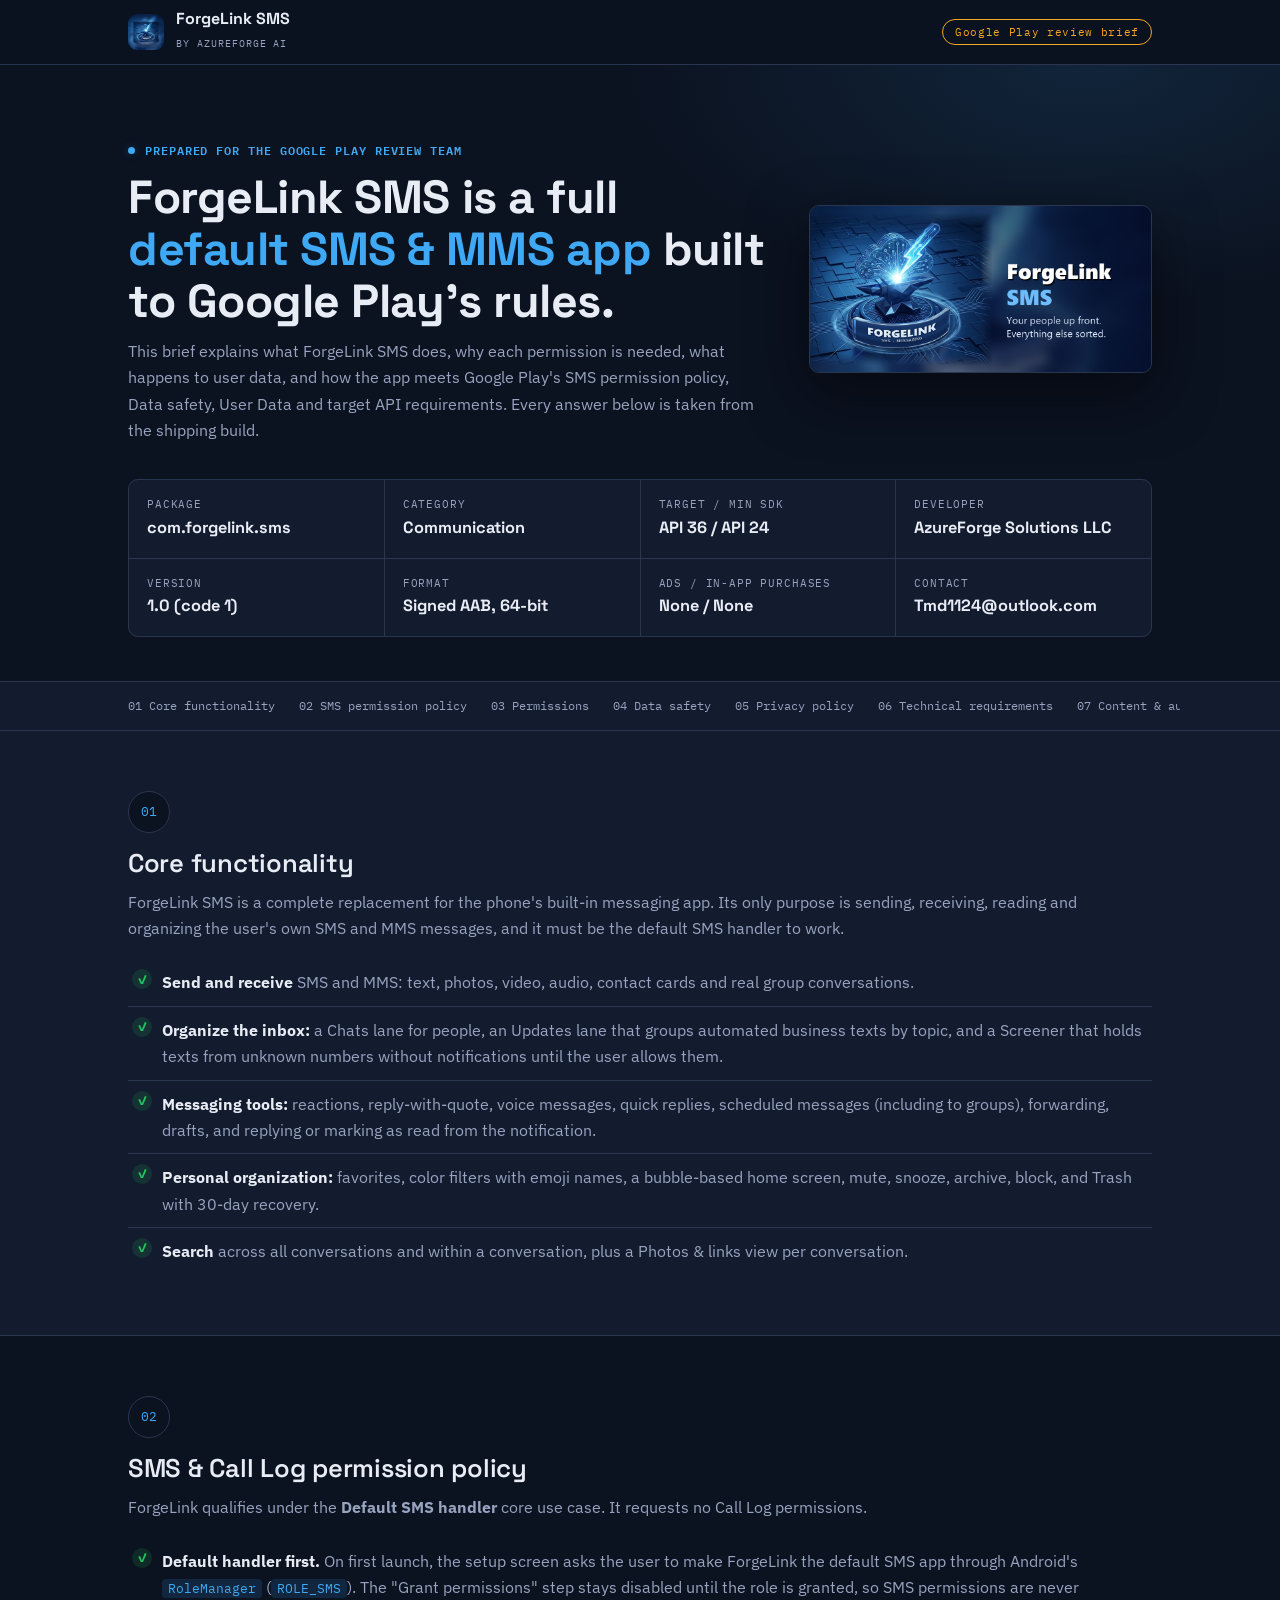
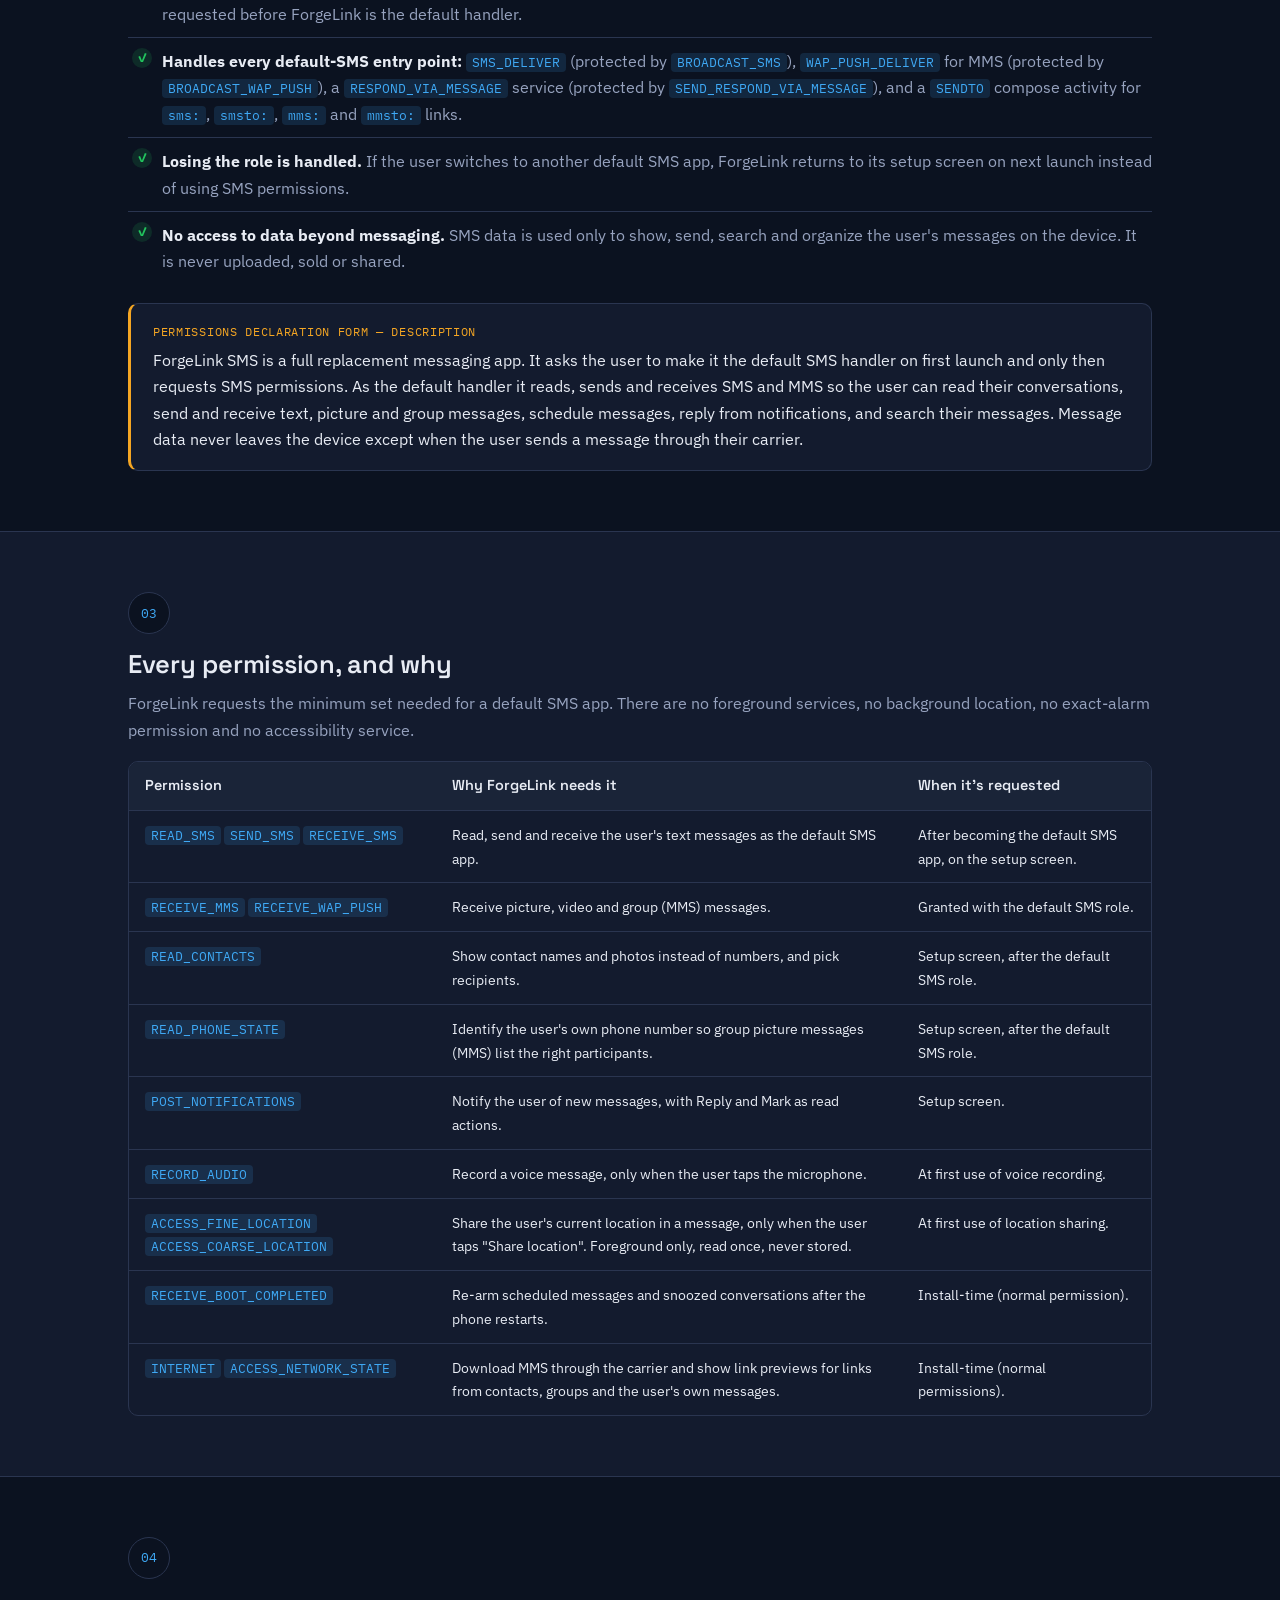
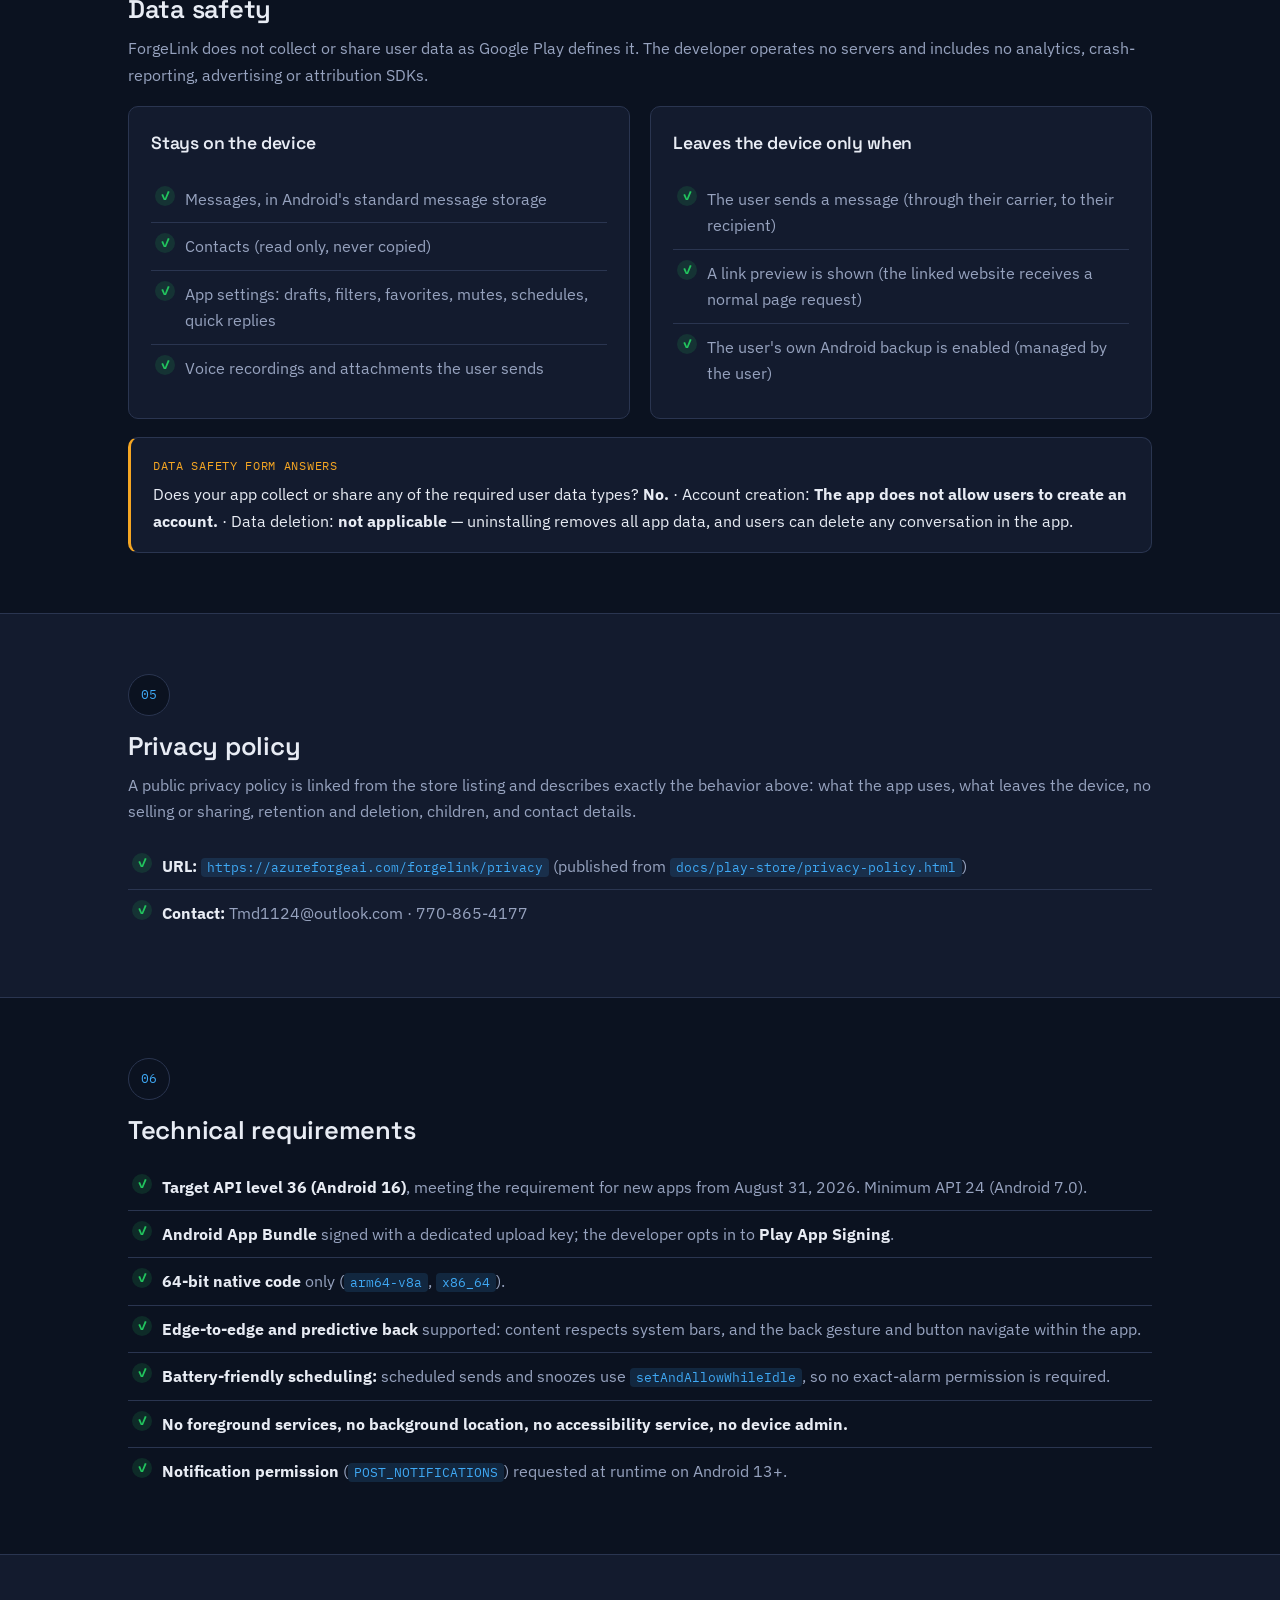
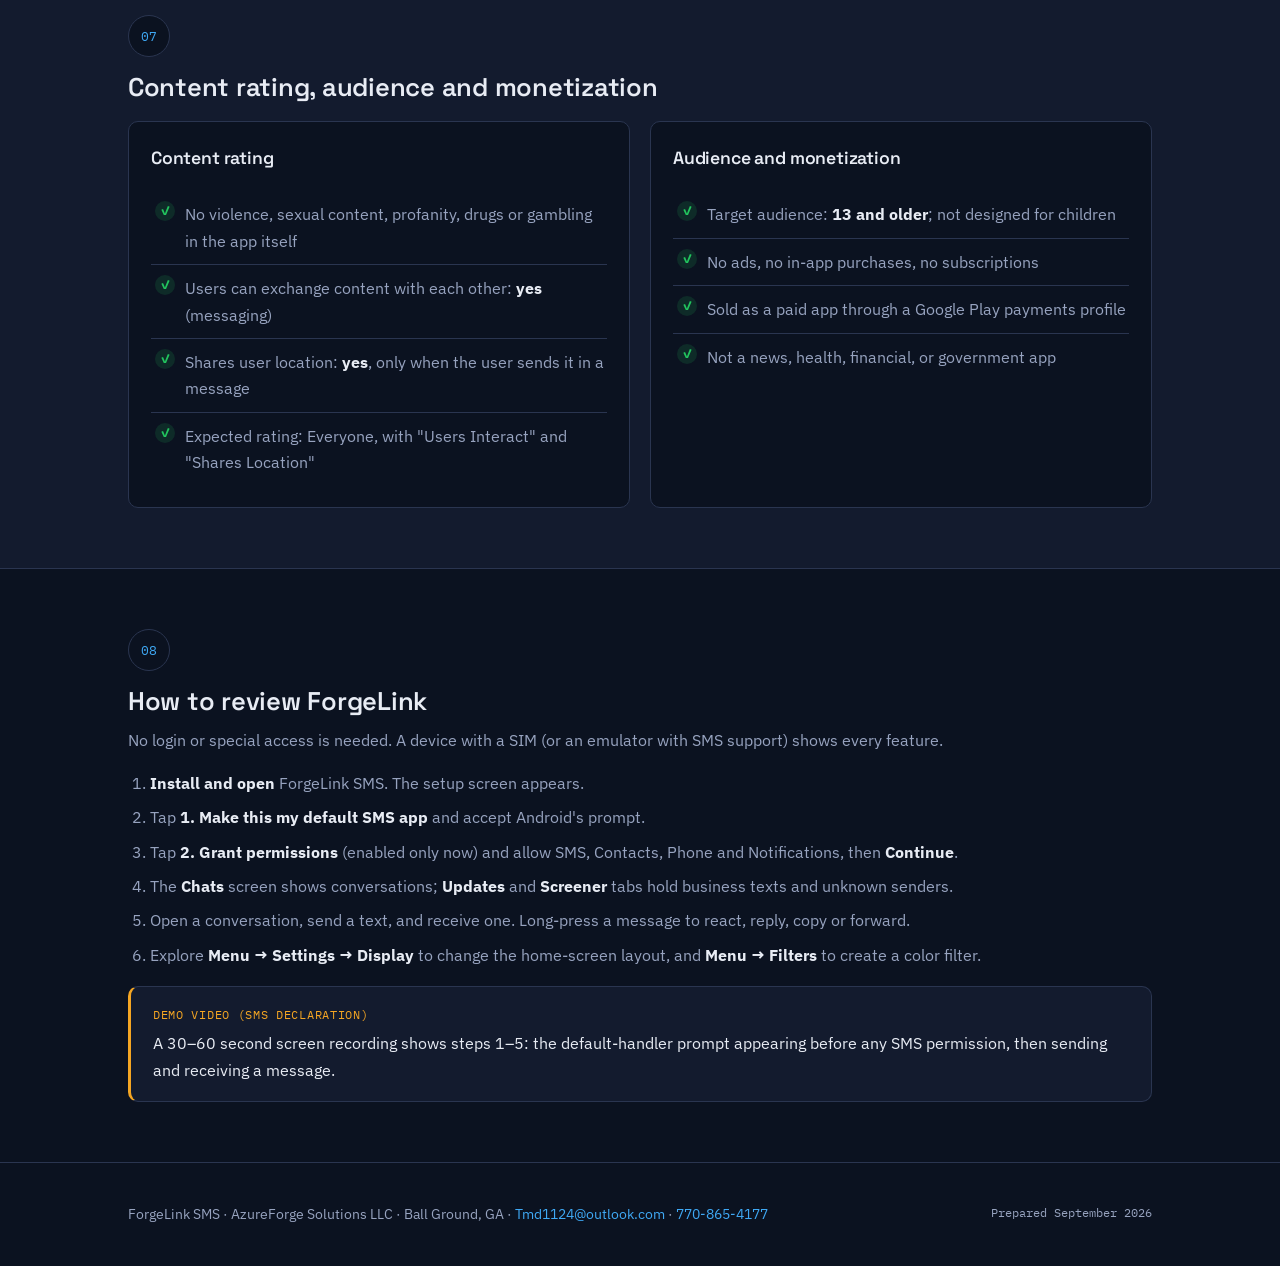
==== docs/Marketing/ForgeLink-SMS-Google-Play-Review.html @ e8146d7d "docs: add ForgeLink marketing page and Google Play review brief - Product page styled after azurefor" ====
<!doctype html>
<html lang="en">
<head>
<meta charset="utf-8">
<meta name="viewport" content="width=device-width, initial-scale=1">
<title>ForgeLink SMS — Google Play Review Brief</title>
<meta name="description" content="How ForgeLink SMS meets Google Play's policies and technical requirements: default SMS handler, permissions, data safety, privacy and target API level.">
<link rel="preconnect" href="https://fonts.googleapis.com">
<link rel="preconnect" href="https://fonts.gstatic.com" crossorigin>
<link href="https://fonts.googleapis.com/css2?family=IBM+Plex+Mono:wght@400;600&family=IBM+Plex+Sans:wght@400;500;600&family=Space+Grotesk:wght@500;600;700&display=swap" rel="stylesheet">
<style>
  :root {
    --bg: #0B1220; --surface: #131B2E; --surface-2: #1A2438;
    --ink: #E8ECF4; --ink-dim: #97A3BF; --line: #2A3550;
    --signal: #3FA9F5; --signal-dim: rgba(63,169,245,0.14); --signal-border: rgba(63,169,245,0.35); --glow-signal: rgba(63,169,245,0.30);
    --amber: #F5A623; --amber-dim: rgba(245,166,35,0.14); --amber-ink: #16110a;
    --good: #22C55E; --good-dim: rgba(34,197,94,0.14); --danger: #E5636B;
    --header-bg: rgba(11,18,32,0.86);
    --font-display: 'Space Grotesk', 'IBM Plex Sans', sans-serif; --font-body: 'IBM Plex Sans', sans-serif; --font-mono: 'IBM Plex Mono', monospace;
    --container: 1080px; --radius: 10px;
  }
  * { box-sizing: border-box; }
  html { scroll-behavior: smooth; }
  body { margin: 0; background: var(--bg); color: var(--ink); font-family: var(--font-body); font-size: 16px; line-height: 1.65; }
  a { color: var(--signal); text-decoration: none; }
  a:hover { text-decoration: underline; }
  .container { max-width: var(--container); margin: 0 auto; padding: 0 28px; }
  h1, h2, h3 { font-family: var(--font-display); margin: 0; letter-spacing: -0.01em; }
  h1 { font-size: clamp(2rem, 4vw, 2.9rem); line-height: 1.12; font-weight: 700; }
  h2 { font-size: 1.6rem; font-weight: 600; line-height: 1.25; }
  h3 { font-size: 1.1rem; font-weight: 600; margin-top: 22px; }
  p { color: var(--ink-dim); margin: 10px 0 0; }
  .hl { color: var(--signal); }
  .eyebrow { display: inline-flex; align-items: center; gap: 10px; font-family: var(--font-mono); font-size: 0.72rem; font-weight: 600; letter-spacing: 0.08em; text-transform: uppercase; color: var(--signal); margin-bottom: 12px; }
  .eyebrow::before { content: ""; width: 7px; height: 7px; border-radius: 50%; background: var(--signal); box-shadow: 0 0 10px var(--glow-signal); }

  .site-header { position: sticky; top: 0; z-index: 50; background: var(--header-bg); backdrop-filter: blur(10px); border-bottom: 1px solid var(--line); }
  .site-header .container { display: flex; align-items: center; justify-content: space-between; height: 64px; }
  .brand { display: flex; align-items: center; gap: 12px; color: var(--ink); }
  .brand img { width: 36px; height: 36px; border-radius: 9px; }
  .brand strong { font-family: var(--font-display); display: block; line-height: 1.1; }
  .brand small { font-family: var(--font-mono); font-size: 0.6rem; letter-spacing: 0.1em; color: var(--ink-dim); text-transform: uppercase; }
  .tag { font-family: var(--font-mono); font-size: 0.7rem; color: var(--amber); border: 1px solid var(--amber); border-radius: 999px; padding: 3px 12px; letter-spacing: 0.06em; }

  .hero { padding: 70px 0 44px; background: radial-gradient(800px 400px at 85% 0%, rgba(63,169,245,0.12), transparent 60%); }
  .hero-grid { display: grid; grid-template-columns: 1.3fr 0.7fr; gap: 44px; align-items: center; }
  .hero img.feature { width: 100%; border-radius: var(--radius); border: 1px solid var(--line); box-shadow: 0 20px 60px rgba(0,0,0,0.5); }
  .facts { display: grid; grid-template-columns: repeat(4, 1fr); gap: 1px; background: var(--line); border: 1px solid var(--line); border-radius: var(--radius); overflow: hidden; margin-top: 36px; }
  .facts div { background: var(--surface); padding: 16px 18px; }
  .facts span { display: block; font-family: var(--font-mono); font-size: 0.66rem; letter-spacing: 0.08em; text-transform: uppercase; color: var(--ink-dim); }
  .facts strong { font-family: var(--font-display); font-size: 1.02rem; }

  .toc { background: var(--surface); border-top: 1px solid var(--line); border-bottom: 1px solid var(--line); }
  .toc .container { display: flex; gap: 24px; overflow-x: auto; padding-top: 14px; padding-bottom: 14px; }
  .toc a { font-family: var(--font-mono); font-size: 0.74rem; color: var(--ink-dim); white-space: nowrap; }

  section.block { padding: 60px 0; border-bottom: 1px solid var(--line); }
  section.block:nth-of-type(even) { background: var(--surface); }
  .num { display: inline-flex; width: 42px; height: 42px; border-radius: 50%; border: 1px solid var(--line); color: var(--signal); font-family: var(--font-mono); font-size: 0.82rem; align-items: center; justify-content: center; margin-bottom: 14px; background: var(--bg); }

  .checklist { list-style: none; padding: 0; margin: 18px 0 0; }
  .checklist li { padding: 10px 0 10px 34px; position: relative; border-bottom: 1px solid var(--line); color: var(--ink-dim); }
  .checklist li:last-child { border-bottom: none; }
  .checklist li::before { content: "✓"; position: absolute; left: 4px; top: 10px; width: 20px; height: 20px; border-radius: 50%; background: var(--good-dim); color: var(--good); font-size: 0.75rem; display: flex; align-items: center; justify-content: center; font-weight: 700; }
  .checklist li b { color: var(--ink); }

  .table-wrap { overflow-x: auto; margin-top: 18px; border: 1px solid var(--line); border-radius: var(--radius); }
  table { width: 100%; border-collapse: collapse; min-width: 640px; }
  th, td { padding: 12px 16px; text-align: left; border-bottom: 1px solid var(--line); vertical-align: top; font-size: 0.9rem; }
  th { background: var(--surface-2); font-family: var(--font-display); font-weight: 600; }
  td code, p code, li code { font-family: var(--font-mono); font-size: 0.8rem; color: var(--signal); background: var(--signal-dim); padding: 1px 6px; border-radius: 4px; white-space: nowrap; }
  td:first-child { width: 30%; }
  tr:last-child td { border-bottom: none; }

  .answer { background: var(--bg); border: 1px solid var(--line); border-left: 3px solid var(--amber); border-radius: var(--radius); padding: 18px 22px; margin-top: 18px; }
  section.block:nth-of-type(odd) .answer { background: var(--surface); }
  .answer .q { font-family: var(--font-mono); font-size: 0.72rem; letter-spacing: 0.06em; text-transform: uppercase; color: var(--amber); }
  .answer p { color: var(--ink); margin-top: 6px; }

  ol.steps { margin: 16px 0 0; padding-left: 22px; color: var(--ink-dim); }
  ol.steps li { margin: 8px 0; }
  ol.steps li b { color: var(--ink); }

  .grid-2 { display: grid; grid-template-columns: 1fr 1fr; gap: 20px; margin-top: 18px; }
  .card { background: var(--bg); border: 1px solid var(--line); border-radius: var(--radius); padding: 22px; }
  section.block:nth-of-type(odd) .card { background: var(--surface); }
  .card h3 { margin-top: 0; }

  .site-footer { padding: 40px 0; font-size: 0.88rem; color: var(--ink-dim); }
  .site-footer .container { display: flex; justify-content: space-between; flex-wrap: wrap; gap: 14px; }
  .site-footer span { font-family: var(--font-mono); font-size: 0.74rem; }

  @media (max-width: 860px) {
    .hero-grid, .grid-2 { grid-template-columns: 1fr; }
    .facts { grid-template-columns: 1fr 1fr; }
  }
  @media (max-width: 520px) {
    .container { padding: 0 16px; }
    .facts { grid-template-columns: 1fr; }
  }
  @media print {
    .site-header, .toc { display: none; }
    body { background: #fff; color: #111; }
    section.block, section.block:nth-of-type(even) { background: #fff; }
    p, li, td { color: #333 !important; }
  }
</style>
</head>
<body>

<header class="site-header">
  <div class="container">
    <div class="brand"><img src="assets/forgelink-icon.png" alt="ForgeLink SMS icon"><span><strong>ForgeLink SMS</strong><small>by AzureForge AI</small></span></div>
    <span class="tag">Google Play review brief</span>
  </div>
</header>

<section class="hero">
  <div class="container hero-grid">
    <div>
      <div class="eyebrow">Prepared for the Google Play review team</div>
      <h1>ForgeLink SMS is a full <span class="hl">default SMS &amp; MMS app</span> built to Google Play's rules.</h1>
      <p>This brief explains what ForgeLink SMS does, why each permission is needed, what happens to user data, and how the app meets Google Play's SMS permission policy, Data safety, User Data and target API requirements. Every answer below is taken from the shipping build.</p>
    </div>
    <img class="feature" src="assets/forgelink-feature.png" alt="ForgeLink SMS feature graphic">
  </div>
  <div class="container">
    <div class="facts">
      <div><span>Package</span><strong>com.forgelink.sms</strong></div>
      <div><span>Category</span><strong>Communication</strong></div>
      <div><span>Target / min SDK</span><strong>API 36 / API 24</strong></div>
      <div><span>Developer</span><strong>AzureForge Solutions LLC</strong></div>
      <div><span>Version</span><strong>1.0 (code 1)</strong></div>
      <div><span>Format</span><strong>Signed AAB, 64-bit</strong></div>
      <div><span>Ads / In-app purchases</span><strong>None / None</strong></div>
      <div><span>Contact</span><strong>Tmd1124@outlook.com</strong></div>
    </div>
  </div>
</section>

<nav class="toc" aria-label="Sections">
  <div class="container">
    <a href="#core">01 Core functionality</a>
    <a href="#sms-policy">02 SMS permission policy</a>
    <a href="#permissions">03 Permissions</a>
    <a href="#data-safety">04 Data safety</a>
    <a href="#privacy">05 Privacy policy</a>
    <a href="#technical">06 Technical requirements</a>
    <a href="#content">07 Content &amp; audience</a>
    <a href="#review">08 How to review</a>
  </div>
</nav>

<section class="block" id="core">
  <div class="container">
    <div class="num">01</div>
    <h2>Core functionality</h2>
    <p>ForgeLink SMS is a complete replacement for the phone's built-in messaging app. Its only purpose is sending, receiving, reading and organizing the user's own SMS and MMS messages, and it must be the default SMS handler to work.</p>
    <ul class="checklist">
      <li><b>Send and receive</b> SMS and MMS: text, photos, video, audio, contact cards and real group conversations.</li>
      <li><b>Organize the inbox:</b> a Chats lane for people, an Updates lane that groups automated business texts by topic, and a Screener that holds texts from unknown numbers without notifications until the user allows them.</li>
      <li><b>Messaging tools:</b> reactions, reply-with-quote, voice messages, quick replies, scheduled messages (including to groups), forwarding, drafts, and replying or marking as read from the notification.</li>
      <li><b>Personal organization:</b> favorites, color filters with emoji names, a bubble-based home screen, mute, snooze, archive, block, and Trash with 30-day recovery.</li>
      <li><b>Search</b> across all conversations and within a conversation, plus a Photos &amp; links view per conversation.</li>
    </ul>
  </div>
</section>

<section class="block" id="sms-policy">
  <div class="container">
    <div class="num">02</div>
    <h2>SMS &amp; Call Log permission policy</h2>
    <p>ForgeLink qualifies under the <b>Default SMS handler</b> core use case. It requests no Call Log permissions.</p>
    <ul class="checklist">
      <li><b>Default handler first.</b> On first launch, the setup screen asks the user to make ForgeLink the default SMS app through Android's <code>RoleManager</code> (<code>ROLE_SMS</code>). The "Grant permissions" step stays disabled until the role is granted, so SMS permissions are never requested before ForgeLink is the default handler.</li>
      <li><b>Handles every default-SMS entry point:</b> <code>SMS_DELIVER</code> (protected by <code>BROADCAST_SMS</code>), <code>WAP_PUSH_DELIVER</code> for MMS (protected by <code>BROADCAST_WAP_PUSH</code>), a <code>RESPOND_VIA_MESSAGE</code> service (protected by <code>SEND_RESPOND_VIA_MESSAGE</code>), and a <code>SENDTO</code> compose activity for <code>sms:</code>, <code>smsto:</code>, <code>mms:</code> and <code>mmsto:</code> links.</li>
      <li><b>Losing the role is handled.</b> If the user switches to another default SMS app, ForgeLink returns to its setup screen on next launch instead of using SMS permissions.</li>
      <li><b>No access to data beyond messaging.</b> SMS data is used only to show, send, search and organize the user's messages on the device. It is never uploaded, sold or shared.</li>
    </ul>
    <div class="answer">
      <div class="q">Permissions Declaration Form — description</div>
      <p>ForgeLink SMS is a full replacement messaging app. It asks the user to make it the default SMS handler on first launch and only then requests SMS permissions. As the default handler it reads, sends and receives SMS and MMS so the user can read their conversations, send and receive text, picture and group messages, schedule messages, reply from notifications, and search their messages. Message data never leaves the device except when the user sends a message through their carrier.</p>
    </div>
  </div>
</section>

<section class="block" id="permissions">
  <div class="container">
    <div class="num">03</div>
    <h2>Every permission, and why</h2>
    <p>ForgeLink requests the minimum set needed for a default SMS app. There are no foreground services, no background location, no exact-alarm permission and no accessibility service.</p>
    <div class="table-wrap">
      <table>
        <thead><tr><th>Permission</th><th>Why ForgeLink needs it</th><th>When it's requested</th></tr></thead>
        <tbody>
          <tr><td><code>READ_SMS</code> <code>SEND_SMS</code> <code>RECEIVE_SMS</code></td><td>Read, send and receive the user's text messages as the default SMS app.</td><td>After becoming the default SMS app, on the setup screen.</td></tr>
          <tr><td><code>RECEIVE_MMS</code> <code>RECEIVE_WAP_PUSH</code></td><td>Receive picture, video and group (MMS) messages.</td><td>Granted with the default SMS role.</td></tr>
          <tr><td><code>READ_CONTACTS</code></td><td>Show contact names and photos instead of numbers, and pick recipients.</td><td>Setup screen, after the default SMS role.</td></tr>
          <tr><td><code>READ_PHONE_STATE</code></td><td>Identify the user's own phone number so group picture messages (MMS) list the right participants.</td><td>Setup screen, after the default SMS role.</td></tr>
          <tr><td><code>POST_NOTIFICATIONS</code></td><td>Notify the user of new messages, with Reply and Mark as read actions.</td><td>Setup screen.</td></tr>
          <tr><td><code>RECORD_AUDIO</code></td><td>Record a voice message, only when the user taps the microphone.</td><td>At first use of voice recording.</td></tr>
          <tr><td><code>ACCESS_FINE_LOCATION</code> <code>ACCESS_COARSE_LOCATION</code></td><td>Share the user's current location in a message, only when the user taps "Share location". Foreground only, read once, never stored.</td><td>At first use of location sharing.</td></tr>
          <tr><td><code>RECEIVE_BOOT_COMPLETED</code></td><td>Re-arm scheduled messages and snoozed conversations after the phone restarts.</td><td>Install-time (normal permission).</td></tr>
          <tr><td><code>INTERNET</code> <code>ACCESS_NETWORK_STATE</code></td><td>Download MMS through the carrier and show link previews for links from contacts, groups and the user's own messages.</td><td>Install-time (normal permissions).</td></tr>
        </tbody>
      </table>
    </div>
  </div>
</section>

<section class="block" id="data-safety">
  <div class="container">
    <div class="num">04</div>
    <h2>Data safety</h2>
    <p>ForgeLink does not collect or share user data as Google Play defines it. The developer operates no servers and includes no analytics, crash-reporting, advertising or attribution SDKs.</p>
    <div class="grid-2">
      <div class="card">
        <h3>Stays on the device</h3>
        <ul class="checklist">
          <li>Messages, in Android's standard message storage</li>
          <li>Contacts (read only, never copied)</li>
          <li>App settings: drafts, filters, favorites, mutes, schedules, quick replies</li>
          <li>Voice recordings and attachments the user sends</li>
        </ul>
      </div>
      <div class="card">
        <h3>Leaves the device only when</h3>
        <ul class="checklist">
          <li>The user sends a message (through their carrier, to their recipient)</li>
          <li>A link preview is shown (the linked website receives a normal page request)</li>
          <li>The user's own Android backup is enabled (managed by the user)</li>
        </ul>
      </div>
    </div>
    <div class="answer">
      <div class="q">Data safety form answers</div>
      <p>Does your app collect or share any of the required user data types? <b>No.</b> · Account creation: <b>The app does not allow users to create an account.</b> · Data deletion: <b>not applicable</b> — uninstalling removes all app data, and users can delete any conversation in the app.</p>
    </div>
  </div>
</section>

<section class="block" id="privacy">
  <div class="container">
    <div class="num">05</div>
    <h2>Privacy policy</h2>
    <p>A public privacy policy is linked from the store listing and describes exactly the behavior above: what the app uses, what leaves the device, no selling or sharing, retention and deletion, children, and contact details.</p>
    <ul class="checklist">
      <li><b>URL:</b> <code>https://azureforgeai.com/forgelink/privacy</code> (published from <code>docs/play-store/privacy-policy.html</code>)</li>
      <li><b>Contact:</b> Tmd1124@outlook.com · 770-865-4177</li>
    </ul>
  </div>
</section>

<section class="block" id="technical">
  <div class="container">
    <div class="num">06</div>
    <h2>Technical requirements</h2>
    <ul class="checklist">
      <li><b>Target API level 36 (Android 16)</b>, meeting the requirement for new apps from August 31, 2026. Minimum API 24 (Android 7.0).</li>
      <li><b>Android App Bundle</b> signed with a dedicated upload key; the developer opts in to <b>Play App Signing</b>.</li>
      <li><b>64-bit native code</b> only (<code>arm64-v8a</code>, <code>x86_64</code>).</li>
      <li><b>Edge-to-edge and predictive back</b> supported: content respects system bars, and the back gesture and button navigate within the app.</li>
      <li><b>Battery-friendly scheduling:</b> scheduled sends and snoozes use <code>setAndAllowWhileIdle</code>, so no exact-alarm permission is required.</li>
      <li><b>No foreground services, no background location, no accessibility service, no device admin.</b></li>
      <li><b>Notification permission</b> (<code>POST_NOTIFICATIONS</code>) requested at runtime on Android 13+.</li>
    </ul>
  </div>
</section>

<section class="block" id="content">
  <div class="container">
    <div class="num">07</div>
    <h2>Content rating, audience and monetization</h2>
    <div class="grid-2">
      <div class="card">
        <h3>Content rating</h3>
        <ul class="checklist">
          <li>No violence, sexual content, profanity, drugs or gambling in the app itself</li>
          <li>Users can exchange content with each other: <b>yes</b> (messaging)</li>
          <li>Shares user location: <b>yes</b>, only when the user sends it in a message</li>
          <li>Expected rating: Everyone, with "Users Interact" and "Shares Location"</li>
        </ul>
      </div>
      <div class="card">
        <h3>Audience and monetization</h3>
        <ul class="checklist">
          <li>Target audience: <b>13 and older</b>; not designed for children</li>
          <li>No ads, no in-app purchases, no subscriptions</li>
          <li>Sold as a paid app through a Google Play payments profile</li>
          <li>Not a news, health, financial, or government app</li>
        </ul>
      </div>
    </div>
  </div>
</section>

<section class="block" id="review">
  <div class="container">
    <div class="num">08</div>
    <h2>How to review ForgeLink</h2>
    <p>No login or special access is needed. A device with a SIM (or an emulator with SMS support) shows every feature.</p>
    <ol class="steps">
      <li><b>Install and open</b> ForgeLink SMS. The setup screen appears.</li>
      <li>Tap <b>1. Make this my default SMS app</b> and accept Android's prompt.</li>
      <li>Tap <b>2. Grant permissions</b> (enabled only now) and allow SMS, Contacts, Phone and Notifications, then <b>Continue</b>.</li>
      <li>The <b>Chats</b> screen shows conversations; <b>Updates</b> and <b>Screener</b> tabs hold business texts and unknown senders.</li>
      <li>Open a conversation, send a text, and receive one. Long-press a message to react, reply, copy or forward.</li>
      <li>Explore <b>Menu → Settings → Display</b> to change the home-screen layout, and <b>Menu → Filters</b> to create a color filter.</li>
    </ol>
    <div class="answer">
      <div class="q">Demo video (SMS declaration)</div>
      <p>A 30–60 second screen recording shows steps 1–5: the default-handler prompt appearing before any SMS permission, then sending and receiving a message.</p>
    </div>
  </div>
</section>

<footer class="site-footer">
  <div class="container">
    <div>ForgeLink SMS · AzureForge Solutions LLC · Ball Ground, GA · <a href="mailto:Tmd1124@outlook.com">Tmd1124@outlook.com</a> · <a href="tel:+17708654177">770-865-4177</a></div>
    <span>Prepared September 2026</span>
  </div>
</footer>

</body>
</html>
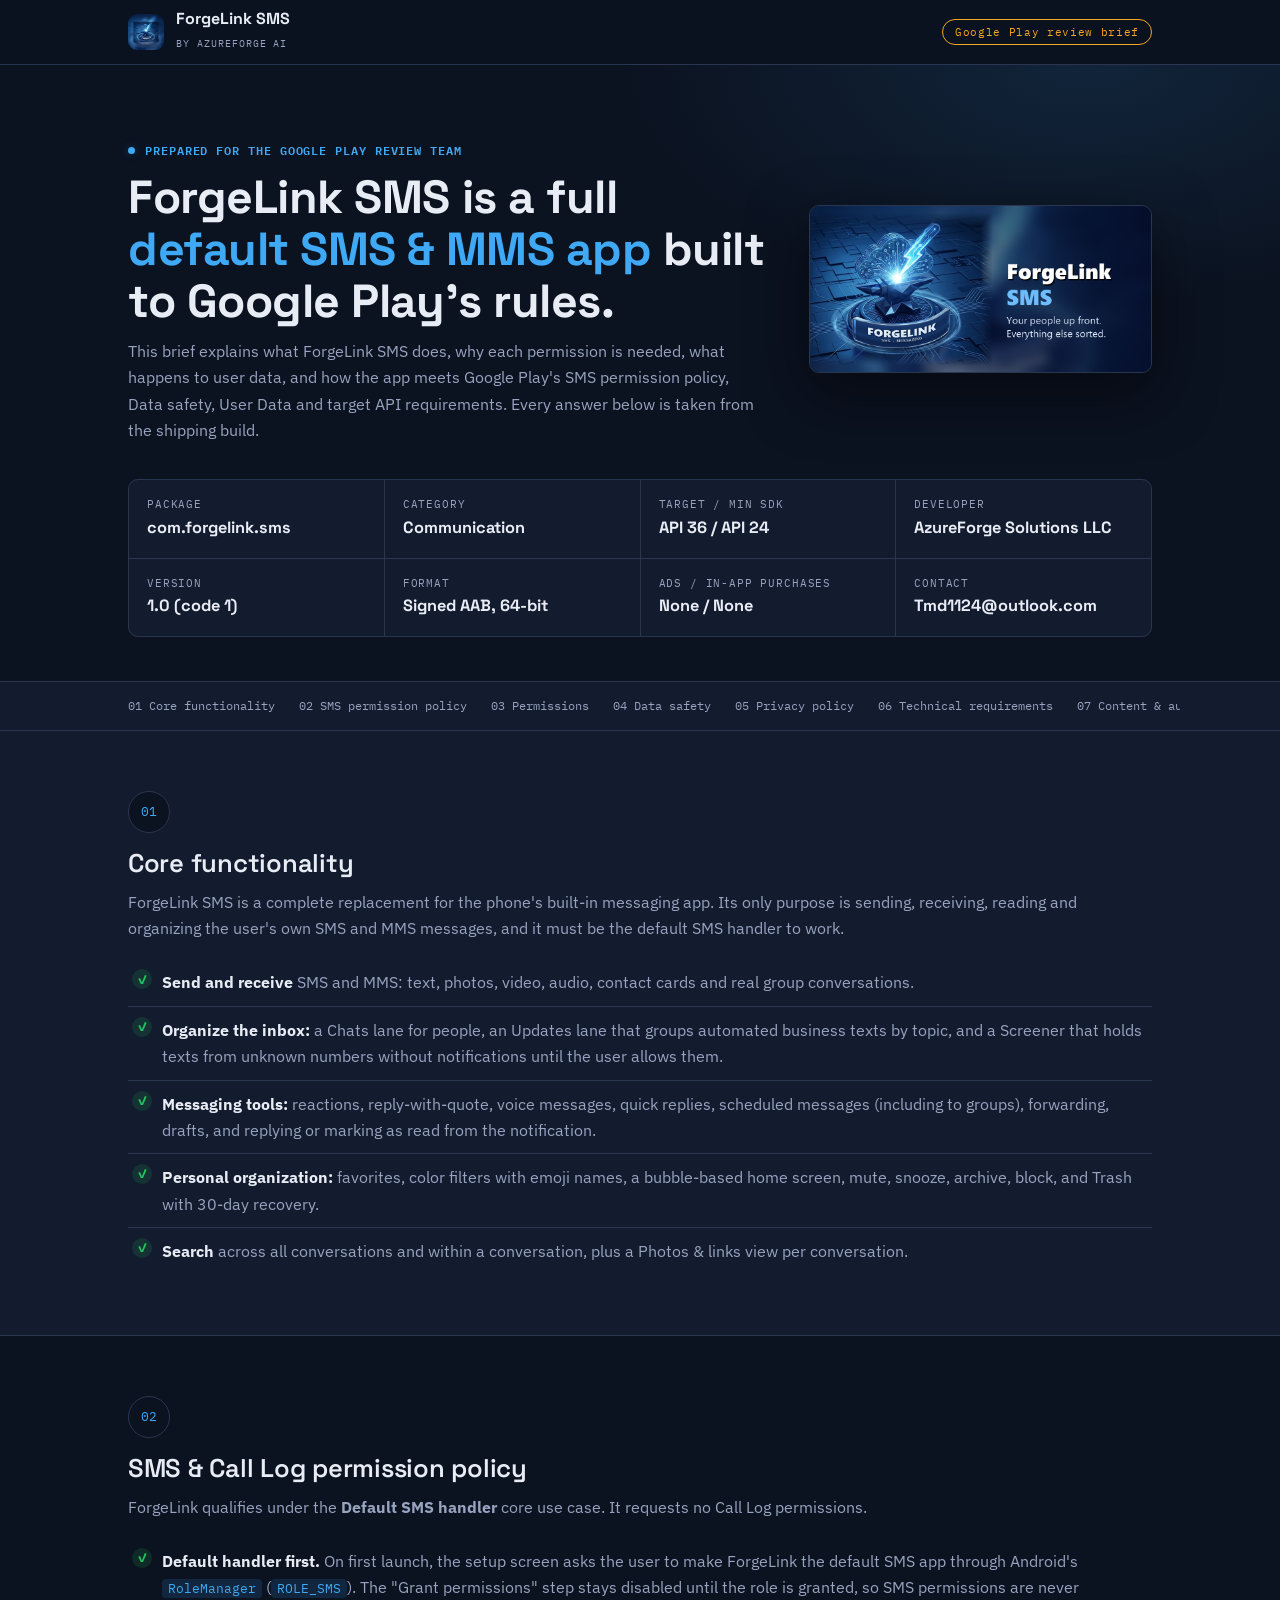
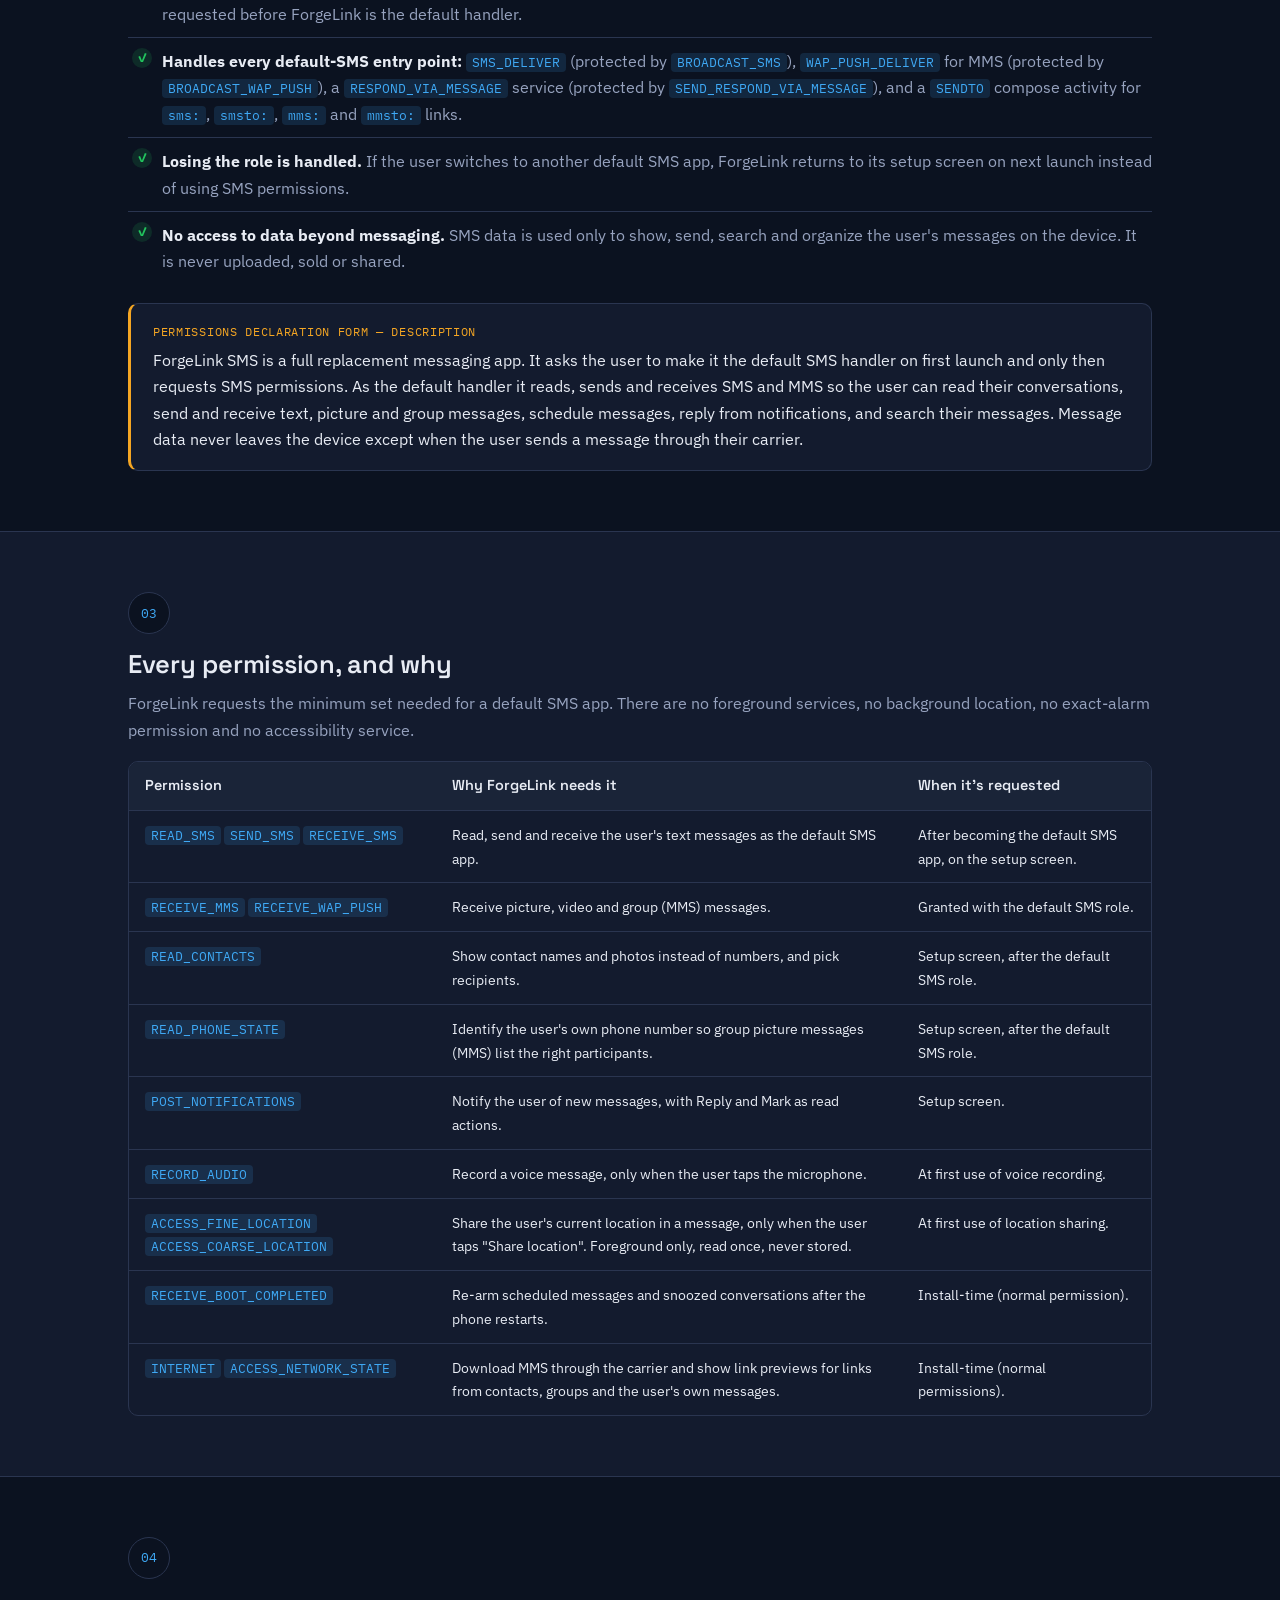
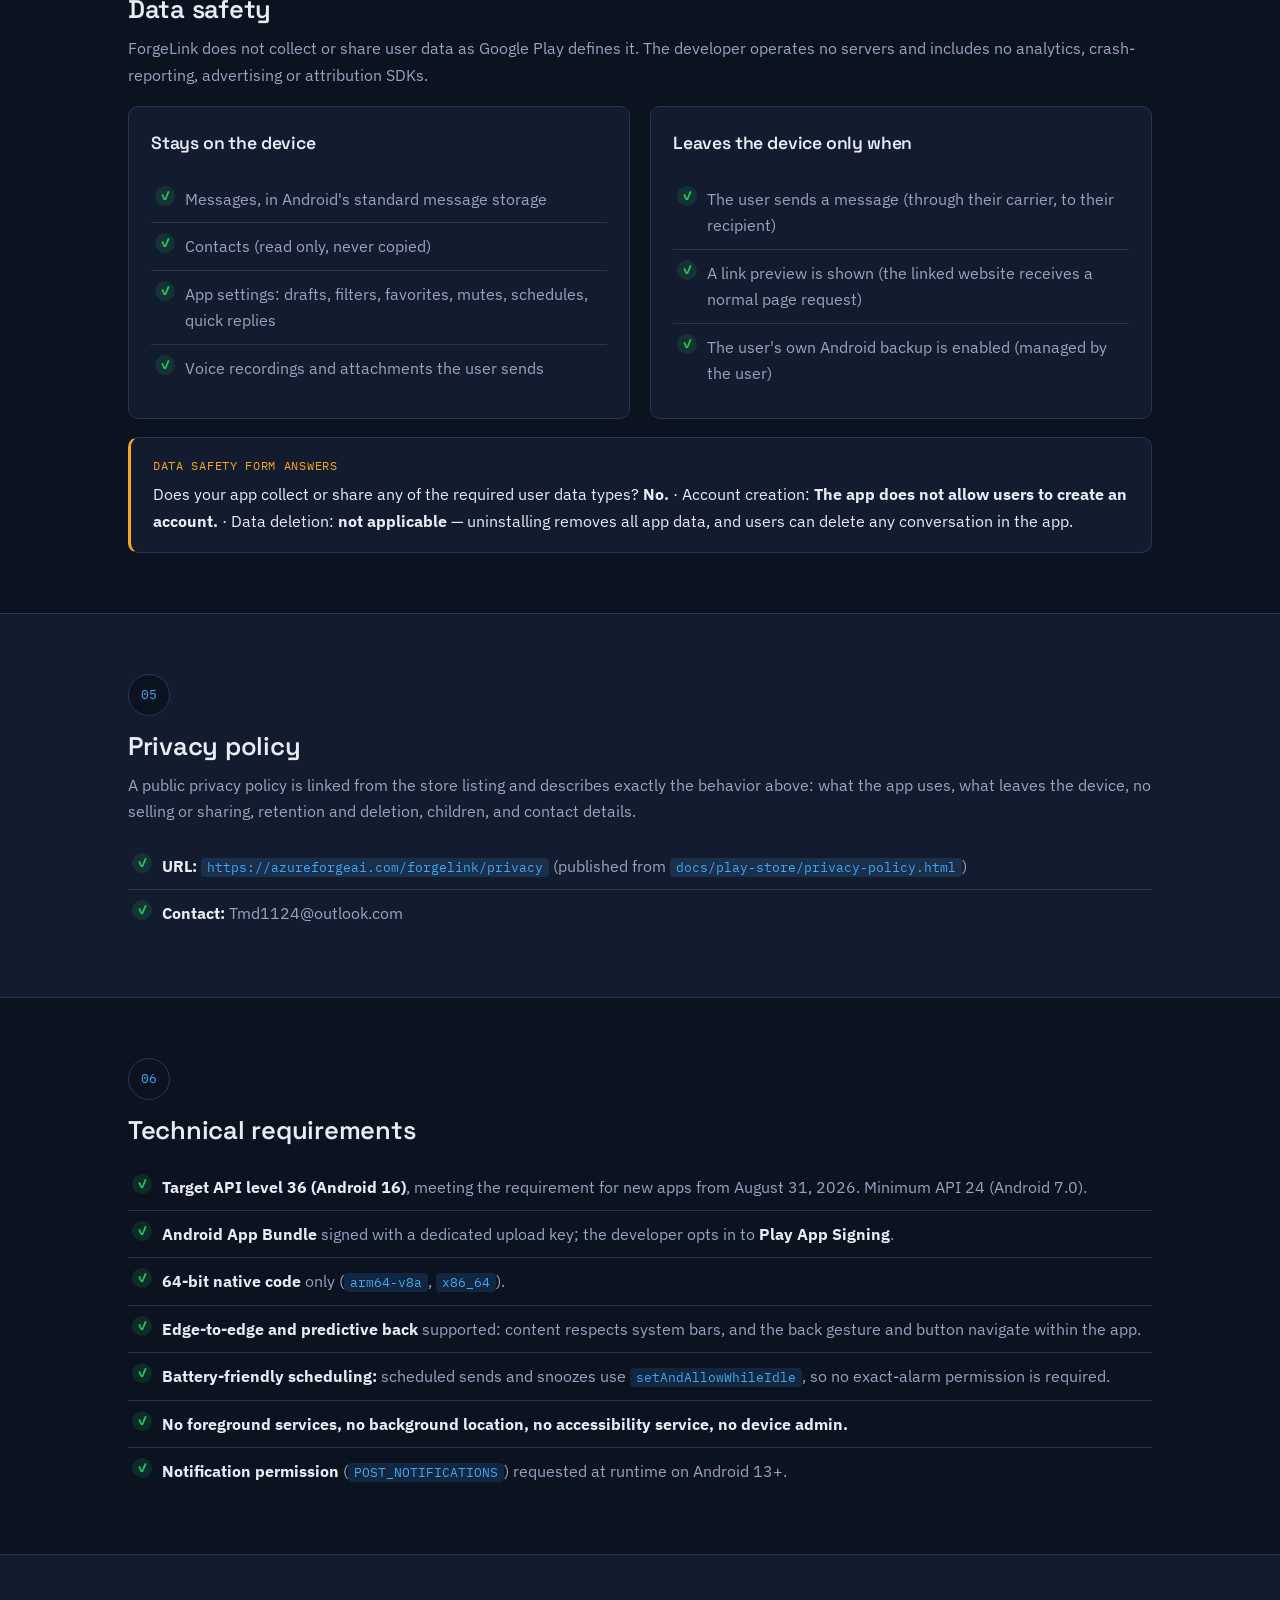
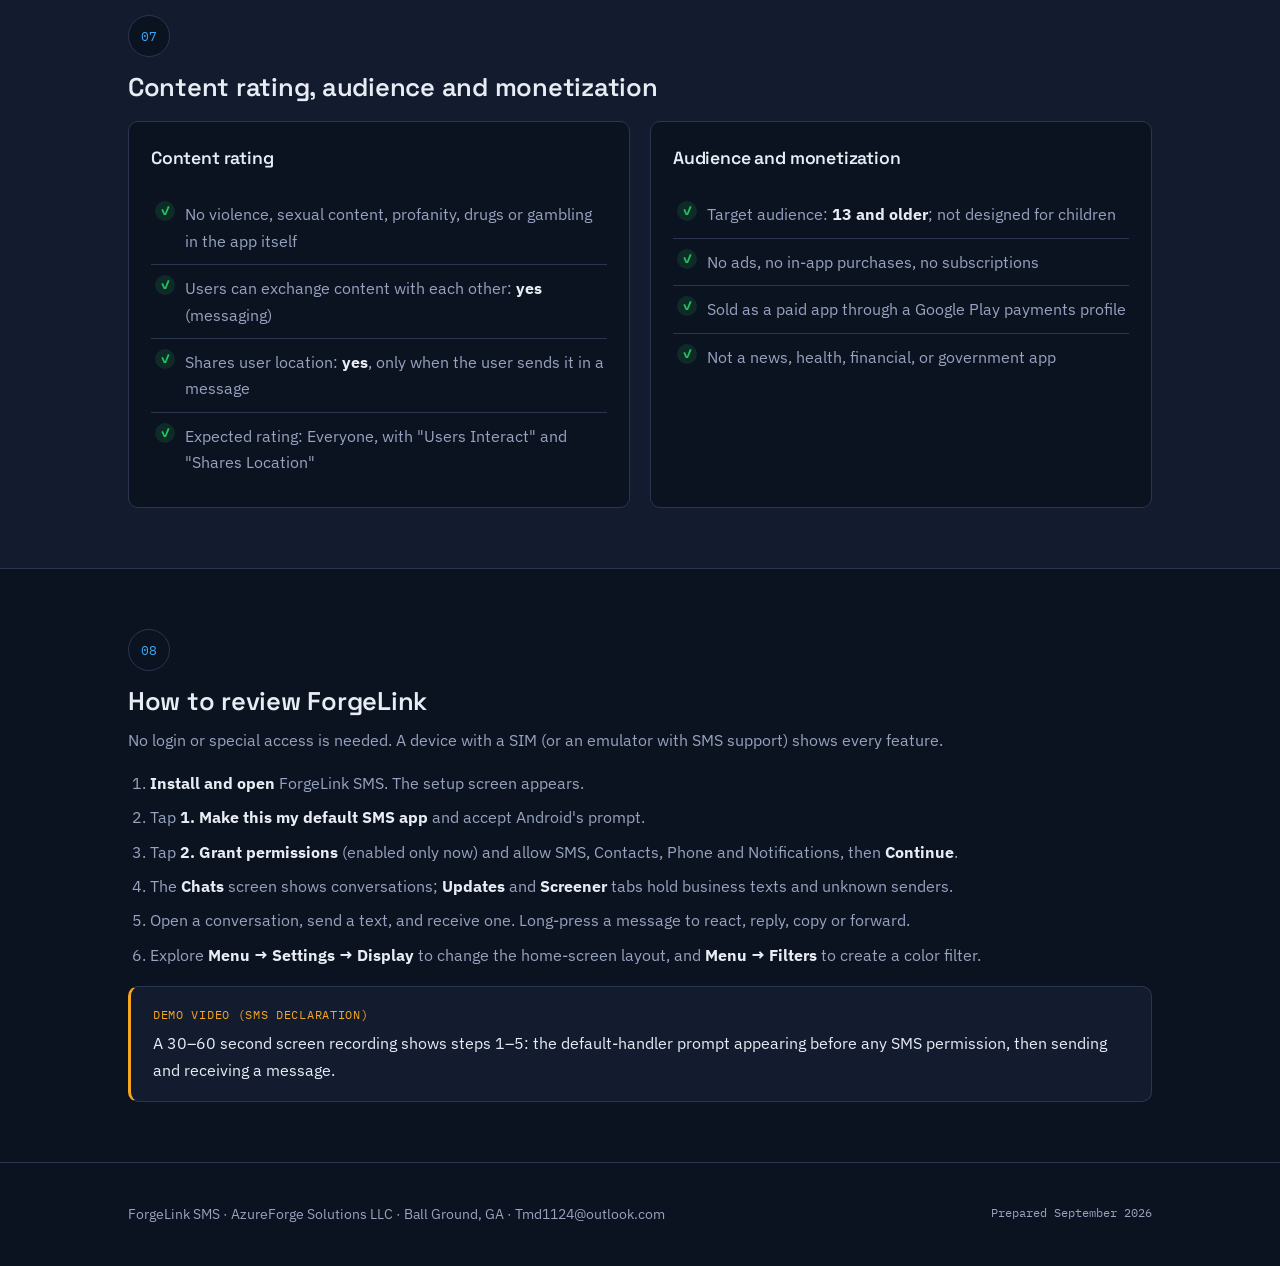
==== commit 3cbd15cc: "docs: use email as the only contact in the Google Play review brief Co-Authored-By: Claude Opus 5.5 " ====
--- a/docs/Marketing/ForgeLink-SMS-Google-Play-Review.html
+++ b/docs/Marketing/ForgeLink-SMS-Google-Play-Review.html
@@ -246,7 +246,7 @@
     <p>A public privacy policy is linked from the store listing and describes exactly the behavior above: what the app uses, what leaves the device, no selling or sharing, retention and deletion, children, and contact details.</p>
     <ul class="checklist">
       <li><b>URL:</b> <code>https://azureforgeai.com/forgelink/privacy</code> (published from <code>docs/play-store/privacy-policy.html</code>)</li>
-      <li><b>Contact:</b> Tmd1124@outlook.com · 770-865-4177</li>
+      <li><b>Contact:</b> Tmd1124@outlook.com</li>
     </ul>
   </div>
 </section>
@@ -316,7 +316,7 @@
 
 <footer class="site-footer">
   <div class="container">
-    <div>ForgeLink SMS · AzureForge Solutions LLC · Ball Ground, GA · <a href="mailto:Tmd1124@outlook.com">Tmd1124@outlook.com</a> · <a href="tel:+17708654177">770-865-4177</a></div>
+    <div>ForgeLink SMS · AzureForge Solutions LLC · Ball Ground, GA · Tmd1124@outlook.com</div>
     <span>Prepared September 2026</span>
   </div>
 </footer>
